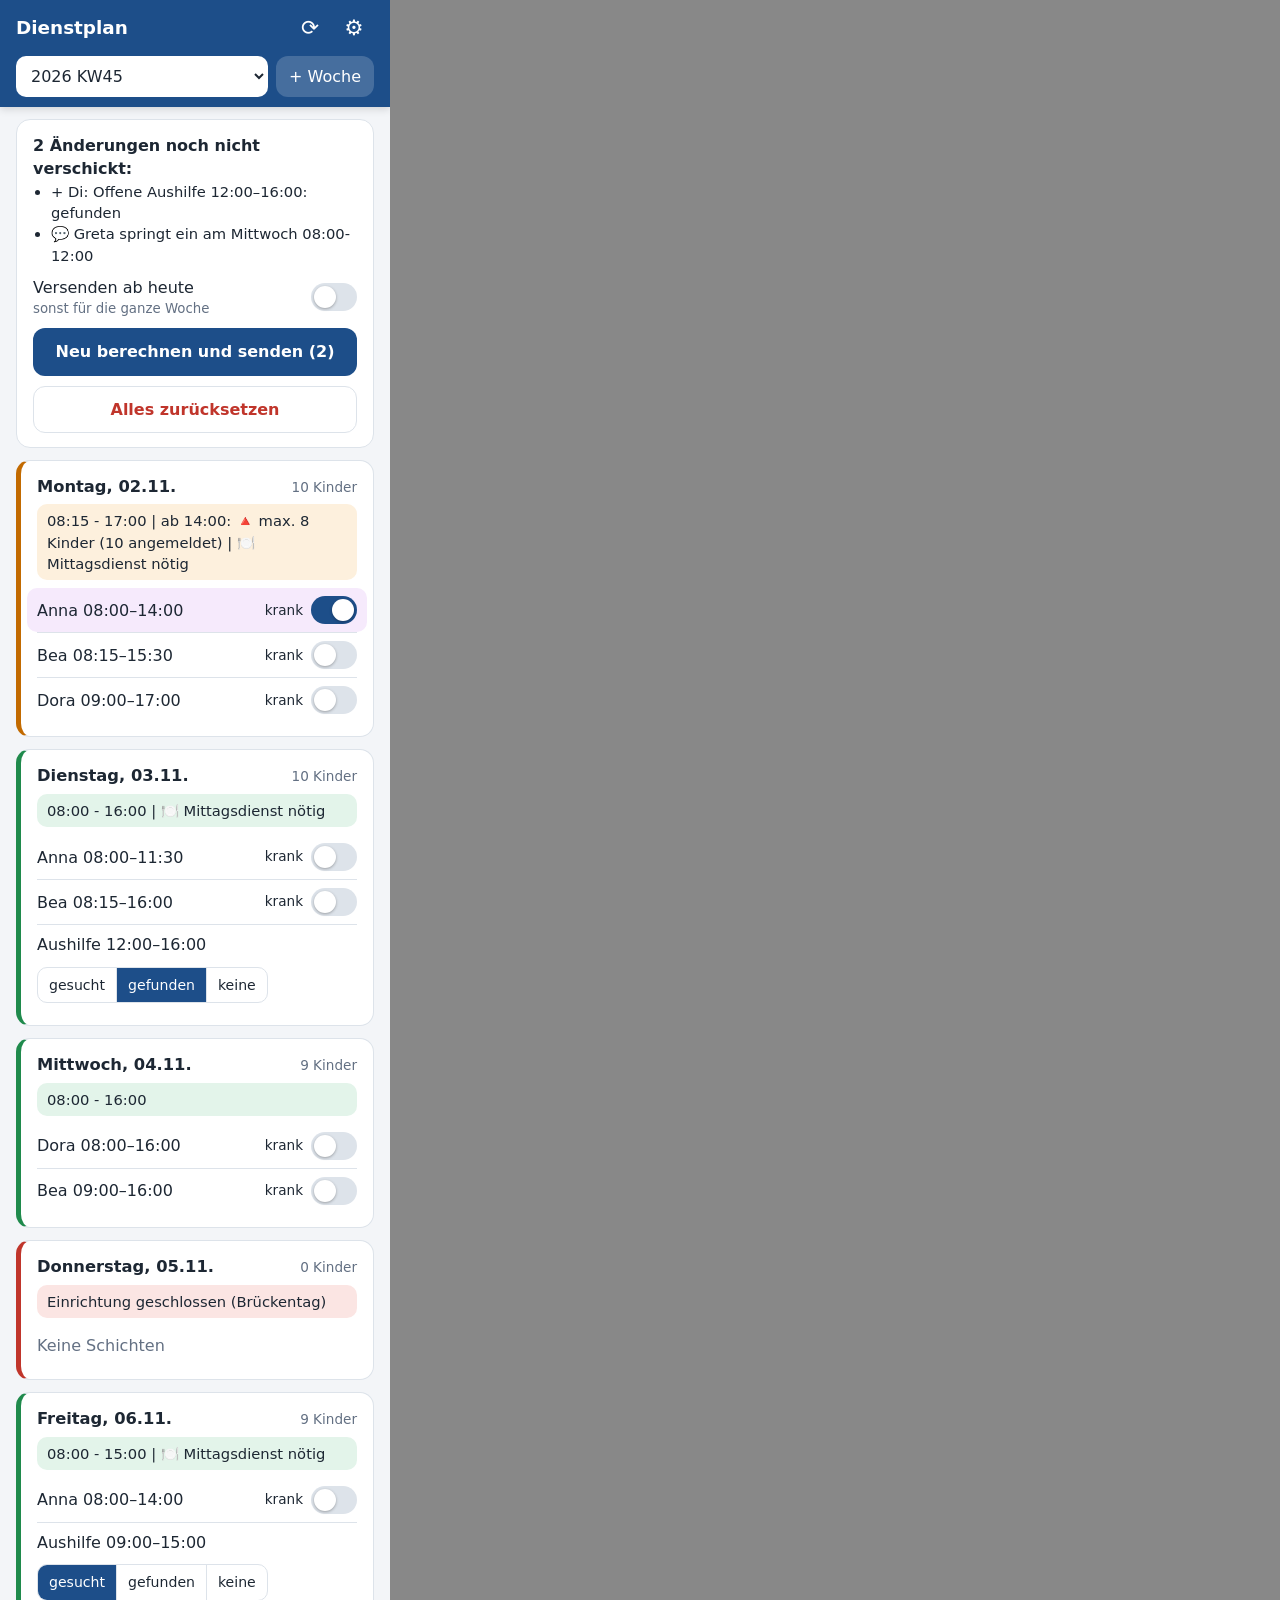
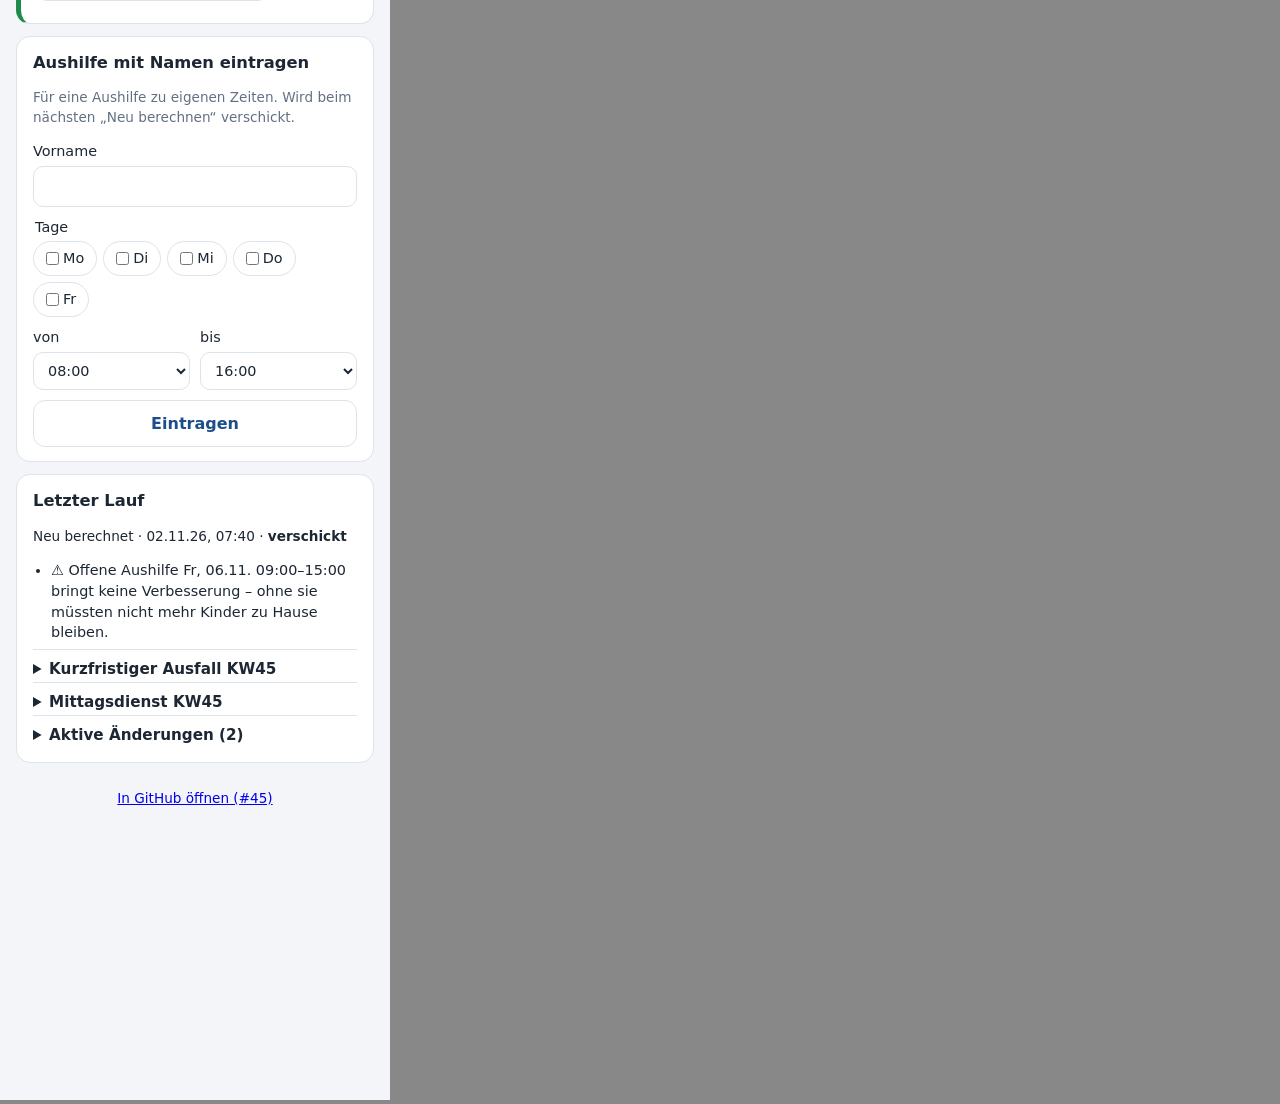
==== vorschau/phone.html @ da237e96 "feat: erste Version der Handy-Web-App für die Wochen-Issue Statische Seite (ohne Build, ohne Daten) " ====
<!doctype html><meta charset="utf-8"><title>Handy-Rahmen</title><body style="margin:0;background:#888"><iframe src="preview.html" style="width:390px;height:2700px;border:0;background:#fff"></iframe></body>
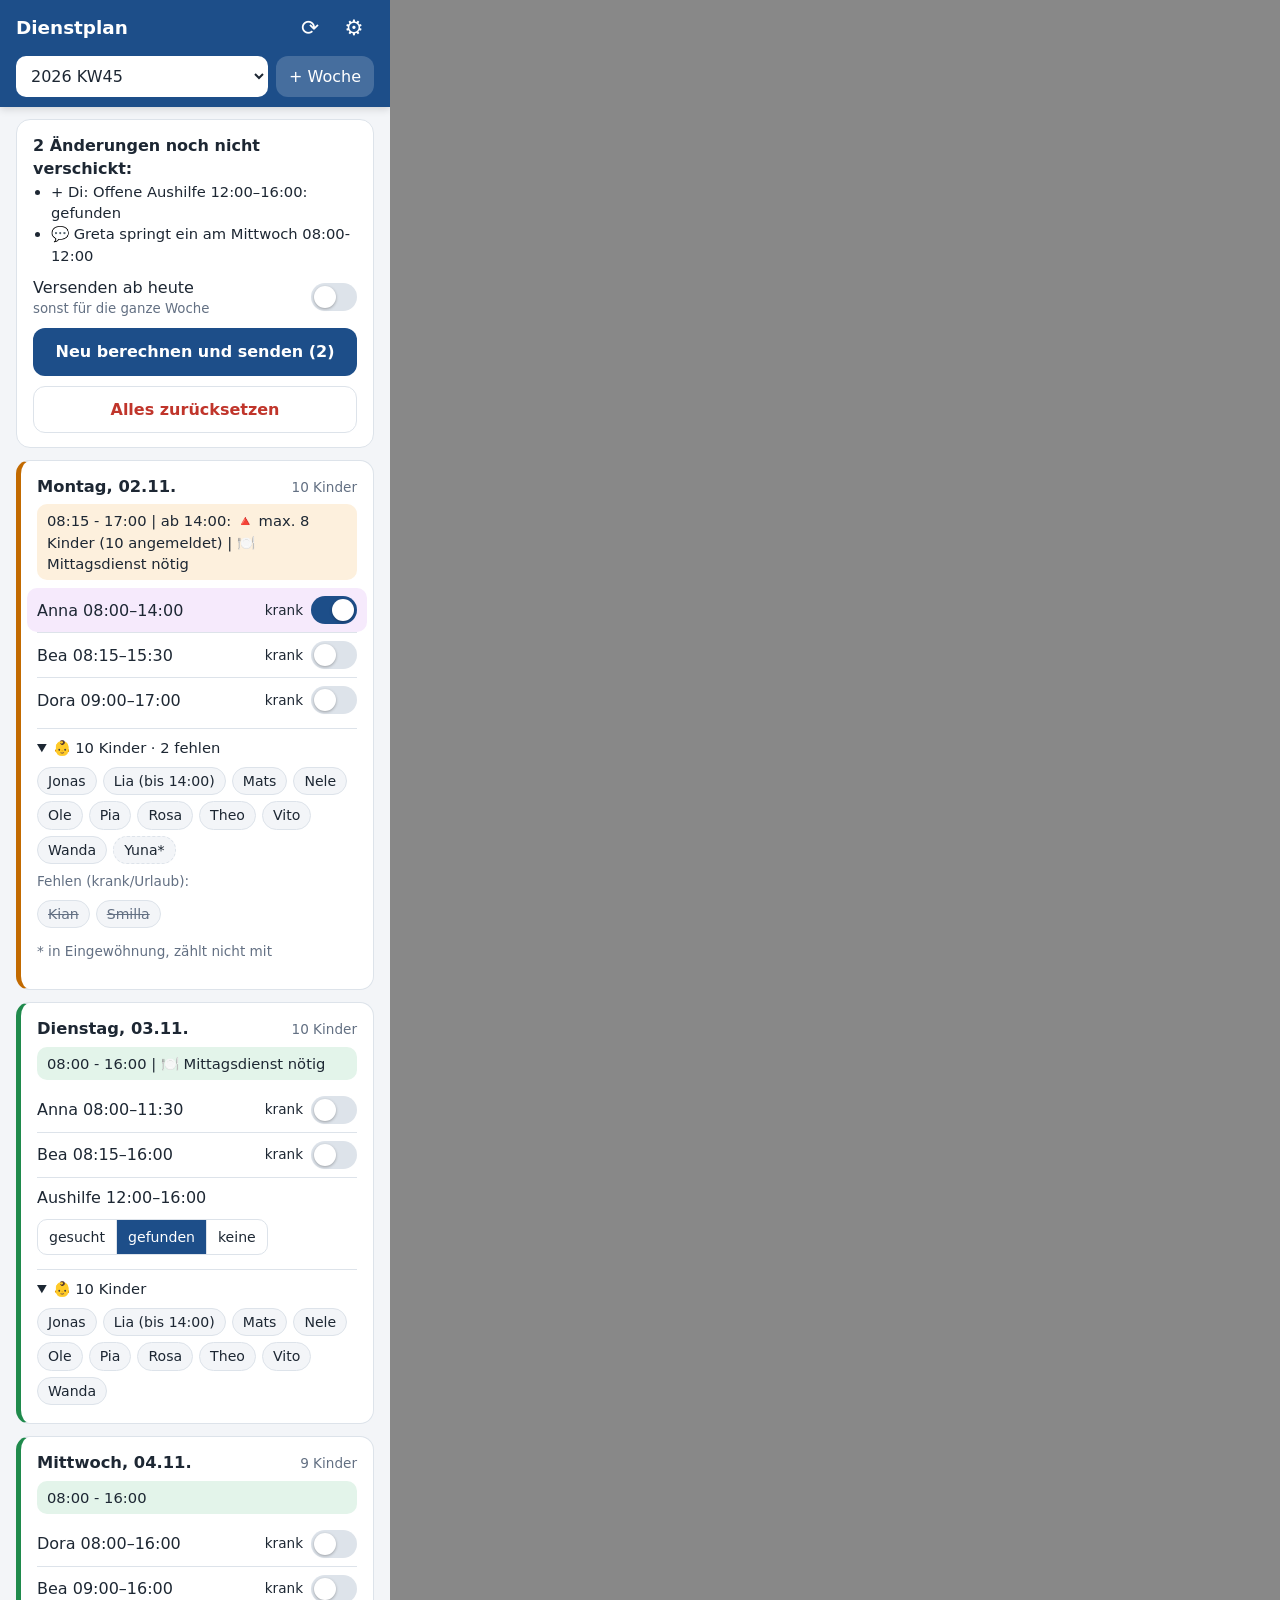
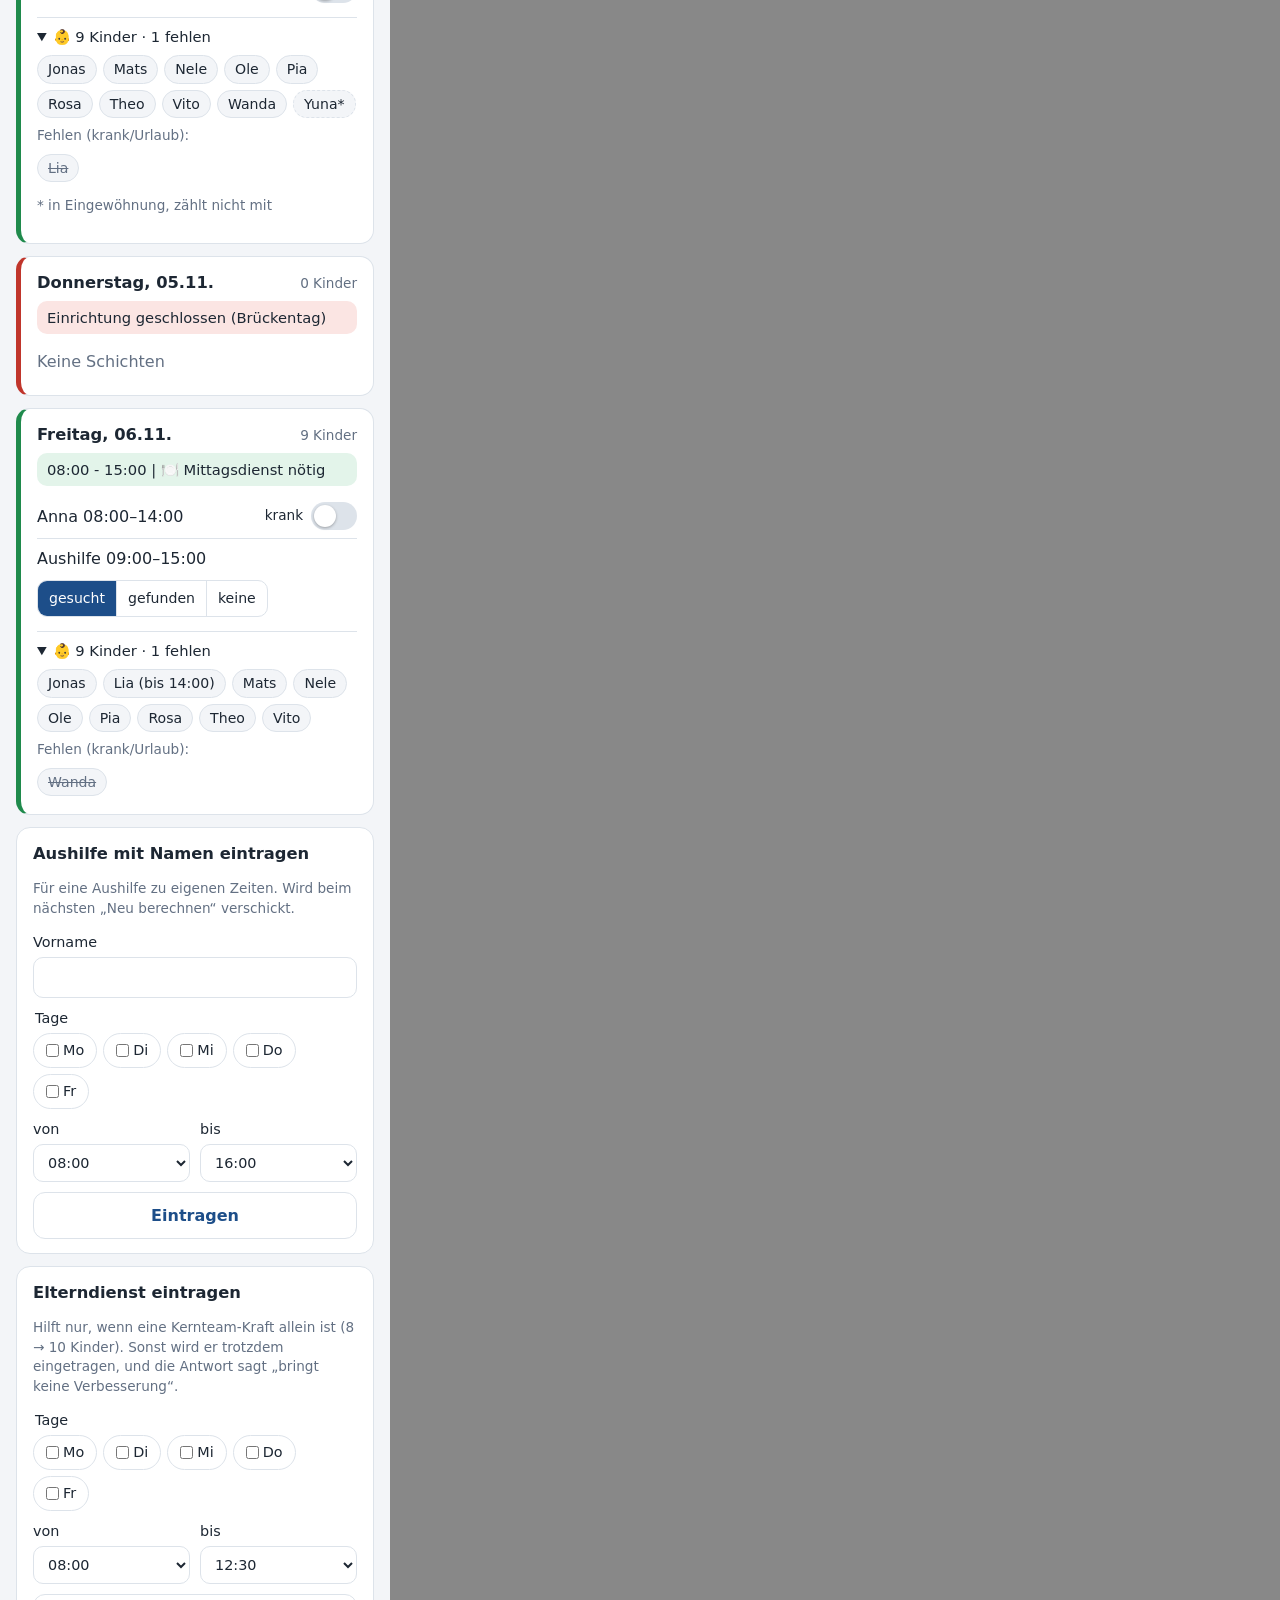
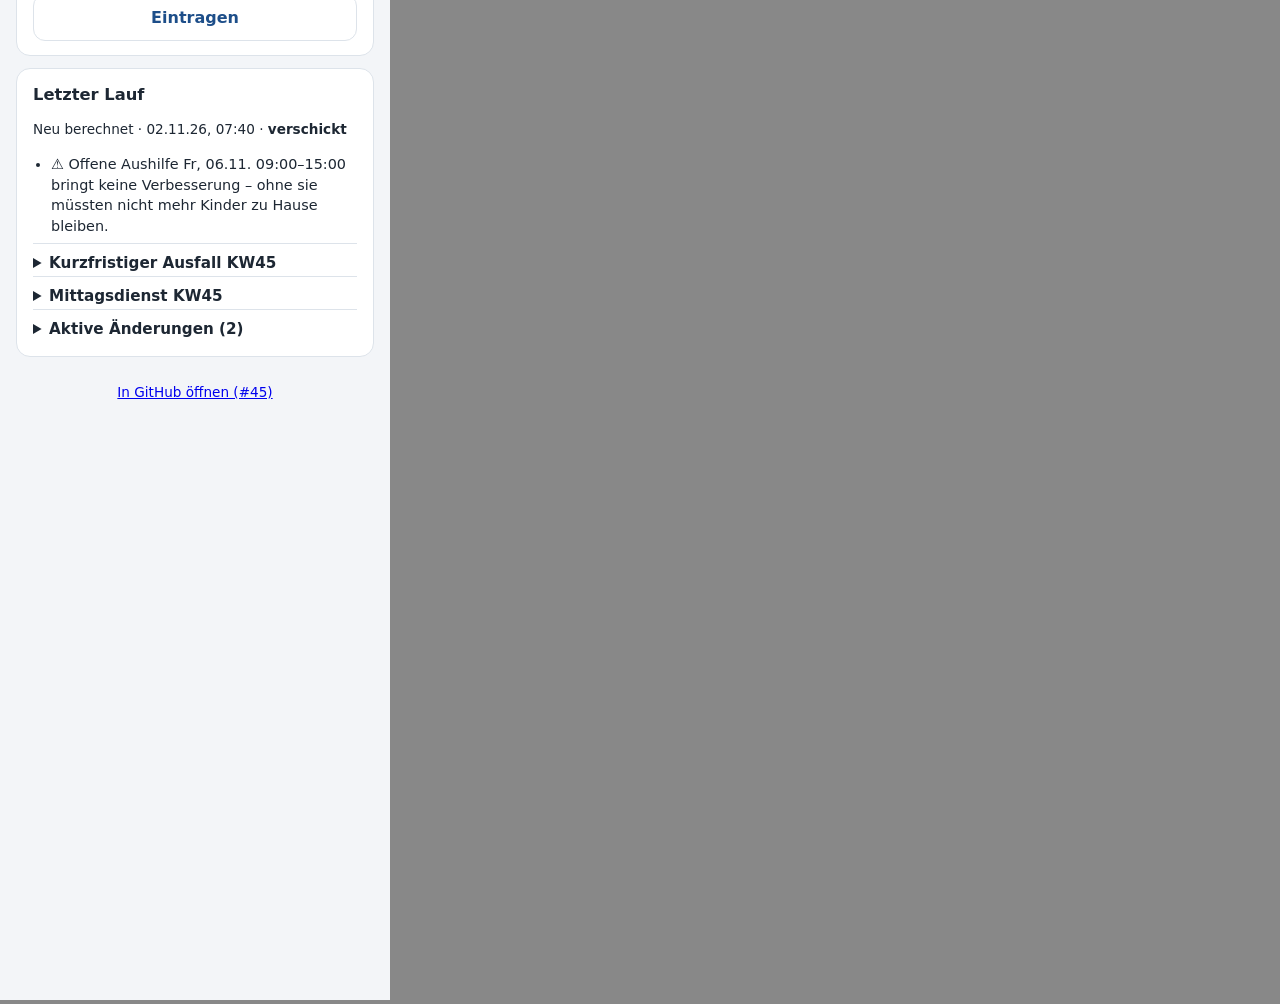
==== commit bc6dbd82: "feat: Formular „Elterndienst eintragen“ Tage und von–bis, schreibt "Elterndienst am Mittwoch 08:00-1" ====
--- a/vorschau/phone.html
+++ b/vorschau/phone.html
@@ -1 +1 @@
-<!doctype html><meta charset="utf-8"><title>Handy-Rahmen</title><body style="margin:0;background:#888"><iframe src="preview.html" style="width:390px;height:2700px;border:0;background:#fff"></iframe></body>
+<!doctype html><meta charset="utf-8"><title>Handy-Rahmen</title><body style="margin:0;background:#888"><iframe src="preview.html" style="width:390px;height:4200px;border:0;background:#fff"></iframe></body>
